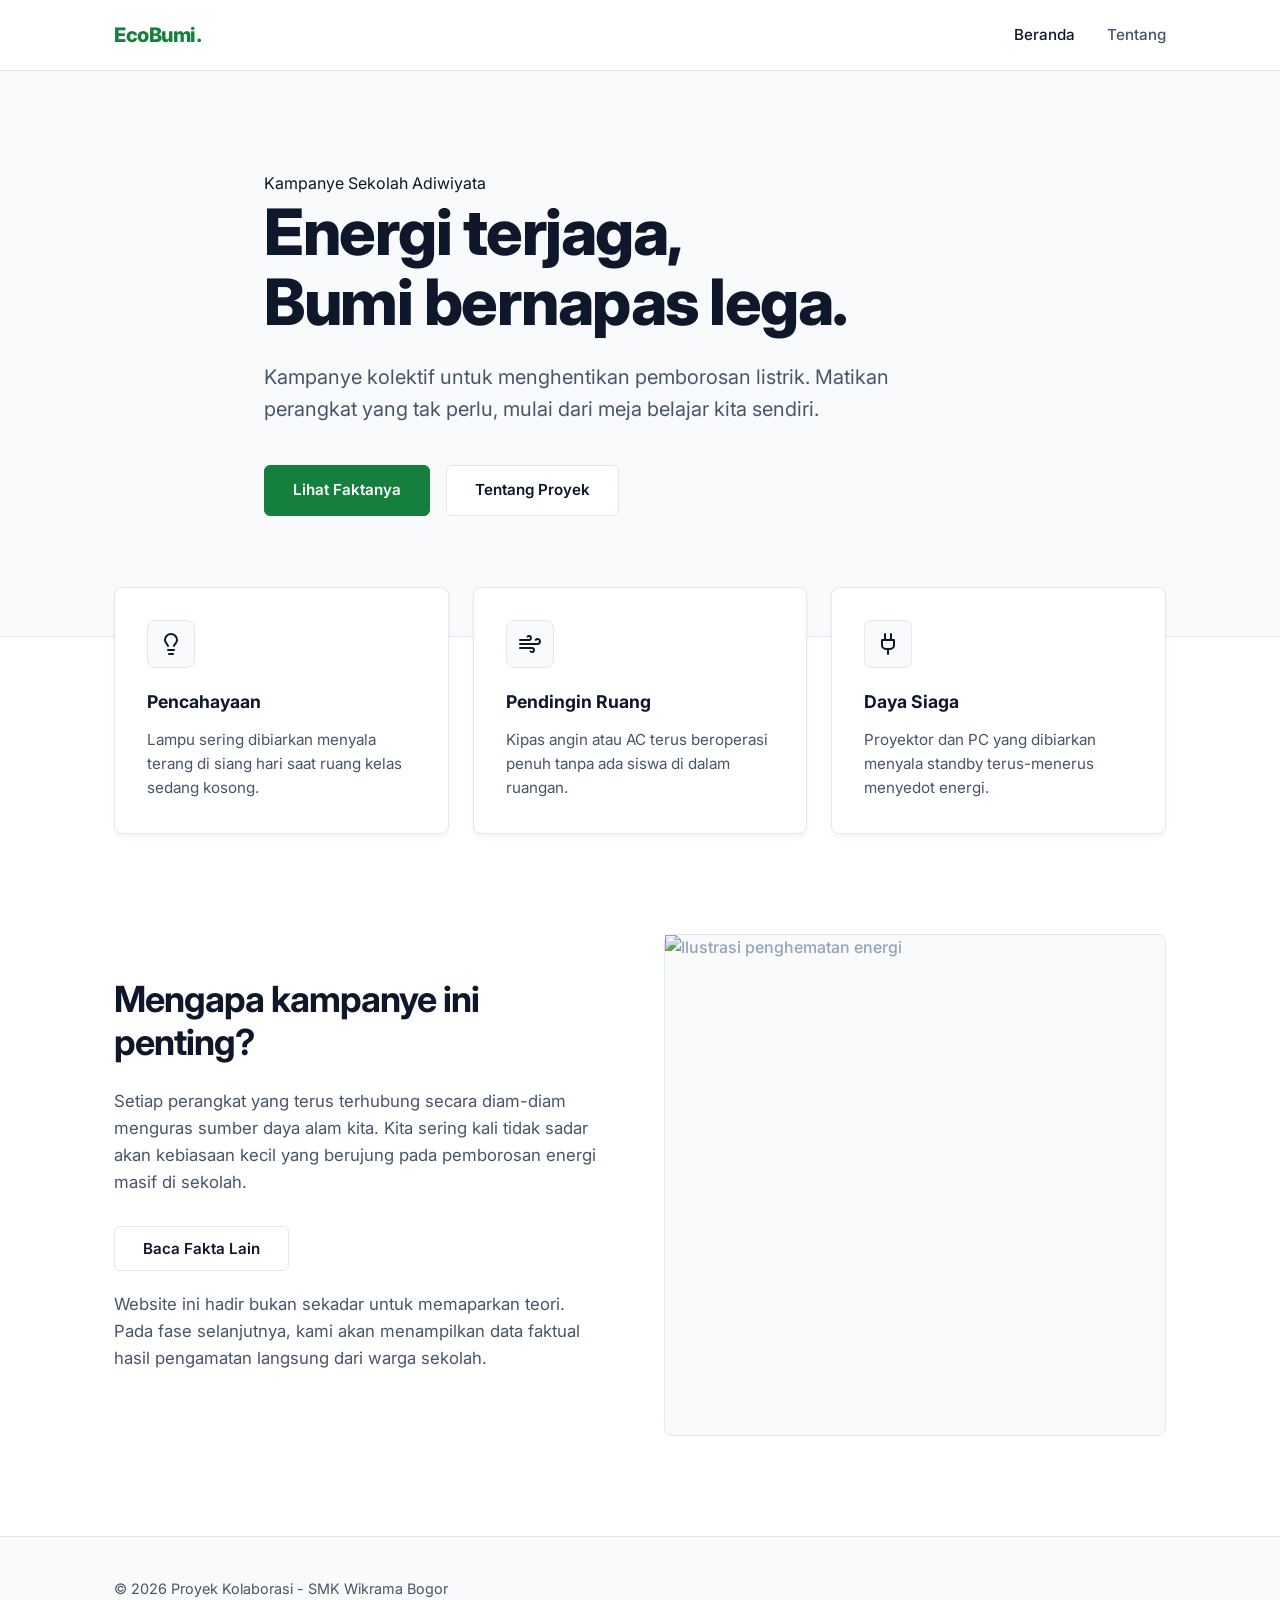
==== index.html @ 65d8945e "Add files via upload" ====
<!DOCTYPE html>
<html lang="id">
<head>
    <meta charset="UTF-8">
    <meta name="viewport" content="width=device-width, initial-scale=1.0">
    <title>Kampanye Hemat Energi</title>
    <link href="https://fonts.googleapis.com/css2?family=Inter:wght@400;500;600;700;800&display=swap" rel="stylesheet">
    <link rel="stylesheet" href="style.css">
</head>
<body>
    <!-- Navbar -->
    <nav class="navbar">
        <div class="container nav-inner">
            <div class="logo">EcoBumi.</div>
            <ul class="nav-links">
                <li><a href="index.html" class="active">Beranda</a></li>
                <li><a href="tentang.html">Tentang</a></li>
            </ul>
        </div>
    </nav>

    <!-- Hero Section-->
<header class="hero">
    <div class="hero-content container">
        <!-- Badge pemanis ala UI modern -->
        <div class="badge">Kampanye Sekolah Adiwiyata</div>
        
        <!-- Judul dengan text-gradient pada baris kedua -->
        <h1>Energi terjaga,<br><span class="text-gradient">Bumi bernapas lega.</span></h1>
        
        <p class="tagline">Kampanye kolektif untuk menghentikan pemborosan listrik. Matikan perangkat yang tak perlu, mulai dari meja belajar kita sendiri.</p>
        
        <div class="btn-group">
            <a href="#teaser" class="btn-primary">Lihat Faktanya</a>
            <a href="#" class="btn-secondary">Tentang Proyek</a>
        </div>
    </div>
</header>

    <!-- Highlight Section -->
    <section class="highlights container">
        <div class="card">
            <div class="card-icon">
                <svg xmlns="http://www.w3.org/2000/svg" viewBox="0 0 24 24" fill="none" stroke="currentColor" stroke-width="2" stroke-linecap="round" stroke-linejoin="round"><path d="M15 14c.2-1 .7-1.7 1.5-2.5 1-.9 1.5-2.2 1.5-3.5A6 6 0 0 0 6 8c0 1 .2 2.2 1.5 3.5.7.9 1.2 1.5 1.5 2.5"/><path d="M9 18h6"/><path d="M10 22h4"/></svg>
            </div>
            <h3>Pencahayaan</h3>
            <p>Lampu sering dibiarkan menyala terang di siang hari saat ruang kelas sedang kosong.</p>
        </div>
        <div class="card">
            <div class="card-icon">
                <svg xmlns="http://www.w3.org/2000/svg" viewBox="0 0 24 24" fill="none" stroke="currentColor" stroke-width="2" stroke-linecap="round" stroke-linejoin="round"><path d="M9.59 4.59A2 2 0 1 1 11 8H2m10.59 11.41A2 2 0 1 0 14 16H2m15.73-8.27A2.5 2.5 0 1 1 19.5 12H2"/></svg>
            </div>
            <h3>Pendingin Ruang</h3>
            <p>Kipas angin atau AC terus beroperasi penuh tanpa ada siswa di dalam ruangan.</p>
        </div>
        <div class="card">
            <div class="card-icon">
                <svg xmlns="http://www.w3.org/2000/svg" viewBox="0 0 24 24" fill="none" stroke="currentColor" stroke-width="2" stroke-linecap="round" stroke-linejoin="round"><path d="M12 22v-5"/><path d="M9 8V2"/><path d="M15 8V2"/><path d="M18 8v5a4 4 0 0 1-4 4h-4a4 4 0 0 1-4-4V8Z"/></svg>
            </div>
            <h3>Daya Siaga</h3>
            <p>Proyektor dan PC yang dibiarkan menyala standby terus-menerus menyedot energi.</p>
        </div>
    </section>

    <!-- Teaser Section -->
    <main class="container">
        <section class="teaser" id="teaser">
            <div class="teaser-text">
                <h2>Mengapa kampanye ini penting?</h2>
                
                <!-- Paragraf ini diberi ID agar bisa diubah oleh Fitur 2 -->
                <p id="teks-fakta">Setiap perangkat yang terus terhubung secara diam-diam menguras sumber daya alam kita. Kita sering kali tidak sadar akan kebiasaan kecil yang berujung pada pemborosan energi masif di sekolah.</p>
                
                <!-- Tombol pemanggil Fitur 2 (ubah teks) -->
                <button onclick="ubahFakta()" class="btn-secondary" style="margin: 10px 0 20px; cursor: pointer;">Baca Fakta Lain</button>
                
                <p>Website ini hadir bukan sekadar untuk memaparkan teori. Pada fase selanjutnya, kami akan menampilkan data faktual hasil pengamatan langsung dari warga sekolah.</p>
            </div>
            <div class="teaser-image">
                <div class="image-box">
                    <img src="https://encrypted-tbn0.gstatic.com/images?q=tbn:ANd9GcSuvXa742rKB8WFTQEcb8_MwF-jAptLvw_srH4T90dnCQ&s=10" alt="Ilustrasi penghematan energi" width="500" height="500">
                </div>
            </div>
        </section>
    </main>

    <!-- Footer -->
    <footer>
        <div class="container footer-content">
            <p>&copy; 2026 Proyek Kolaborasi - SMK Wikrama Bogor</p>
        </div>
    </footer>

    <!-- Sambungkan ke file JavaScript -->
    <script src="script.js"></script>
</body>
</html>
---- style.css ----
* {
    margin: 0;
    padding: 0;
    box-sizing: border-box;
    font-family: 'Inter', sans-serif;
}

:root {
    --bg-white: #ffffff;
    --bg-light: #f8fafc; 
    --text-dark: #0f172a;
    --text-gray: #475569;
    --green-primary: #15803d; 
    --border-color: #e2e8f0;
}

body {
    background-color: var(--bg-white);
    color: var(--text-dark);
    line-height: 1.6;
    -webkit-font-smoothing: antialiased;
}

.container {
    max-width: 1100px;
    margin: 0 auto;
    padding: 0 24px;
}

.navbar {
    border-bottom: 1px solid var(--border-color);
    background-color: var(--bg-white);
    position: sticky;
    top: 0;
    z-index: 10;
}

.nav-inner {
    display: flex;
    justify-content: space-between;
    align-items: center;
    height: 70px;
}

.logo {
    font-size: 1.25rem;
    font-weight: 800;
    letter-spacing: -0.5px;
    color: var(--green-primary);
}

.nav-links {
    list-style: none;
    display: flex;
    gap: 32px;
}

.nav-links a {
    color: var(--text-gray);
    text-decoration: none;
    font-size: 0.95rem;
    font-weight: 500;
    transition: color 0.2s;
}

.nav-links a:hover, .nav-links a.active {
    color: var(--text-dark);
}

.hero {
    background-color: var(--bg-light);
    padding: 100px 0 120px;
    border-bottom: 1px solid var(--border-color);
}

.hero-content {
    max-width: 800px;
}

.hero h1 {
    font-size: 4rem;
    font-weight: 800;
    line-height: 1.1;
    letter-spacing: -1.5px;
    margin-bottom: 24px;
    color: var(--text-dark);
}

.hero .tagline {
    font-size: 1.25rem;
    color: var(--text-gray);
    margin-bottom: 40px;
    max-width: 650px;
}

.btn-group {
    display: flex;
    gap: 16px;
}

.btn-primary, .btn-secondary {
    display: inline-block;
    padding: 12px 28px;
    text-decoration: none;
    font-size: 0.95rem;
    font-weight: 600;
    border-radius: 6px;
    transition: all 0.2s;
}

.btn-primary {
    background-color: var(--green-primary);
    color: white;
    border: 1px solid var(--green-primary);
}

.btn-primary:hover {
    background-color: #166534;
}

.btn-secondary {
    background-color: transparent;
    color: var(--text-dark);
    border: 1px solid var(--border-color);
    background-color: white;
}

.btn-secondary:hover {
    border-color: #cbd5e1;
    background-color: var(--bg-light);
}

.highlights {
    display: grid;
    grid-template-columns: repeat(3, 1fr);
    gap: 24px;
    margin-top: -50px;
    position: relative;
    z-index: 2;
}

.card {
    background-color: white;
    padding: 32px;
    border: 1px solid var(--border-color);
    border-radius: 8px;
    box-shadow: 0 4px 6px -1px rgba(0, 0, 0, 0.05);
}

.card-icon {
    display: inline-flex;
    align-items: center;
    justify-content: center;
    width: 48px;
    height: 48px;
    background-color: var(--bg-light);
    border: 1px solid var(--border-color);
    border-radius: 8px;
    margin-bottom: 20px;
}

.card-icon svg {
    width: 24px;
    height: 24px;
    stroke: var(--text-dark);
}

.card h3 {
    font-size: 1.1rem;
    margin-bottom: 12px;
    color: var(--text-dark);
}

.card p {
    color: var(--text-gray);
    font-size: 0.95rem;
}

.teaser {
    display: grid;
    grid-template-columns: 1fr 1fr;
    gap: 64px;
    padding: 100px 0;
    align-items: center;
}

.teaser-text h2 {
    font-size: 2.25rem;
    font-weight: 700;
    letter-spacing: -1px;
    margin-bottom: 24px;
    line-height: 1.2;
}

.teaser-text p {
    color: var(--text-gray);
    margin-bottom: 20px;
    font-size: 1.05rem;
}

.teaser-image .image-box {
    background-color: var(--bg-light);
    border: 1px solid var(--border-color);
    border-radius: 8px;
    display: flex;
    align-items: center;
    justify-content: center;
    min-height: 350px;
    color: #94a3b8;
    font-weight: 500;
}

footer {
    border-top: 1px solid var(--border-color);
    background-color: var(--bg-light);
    padding: 40px 0;
    color: var(--text-gray);
    font-size: 0.9rem;
}
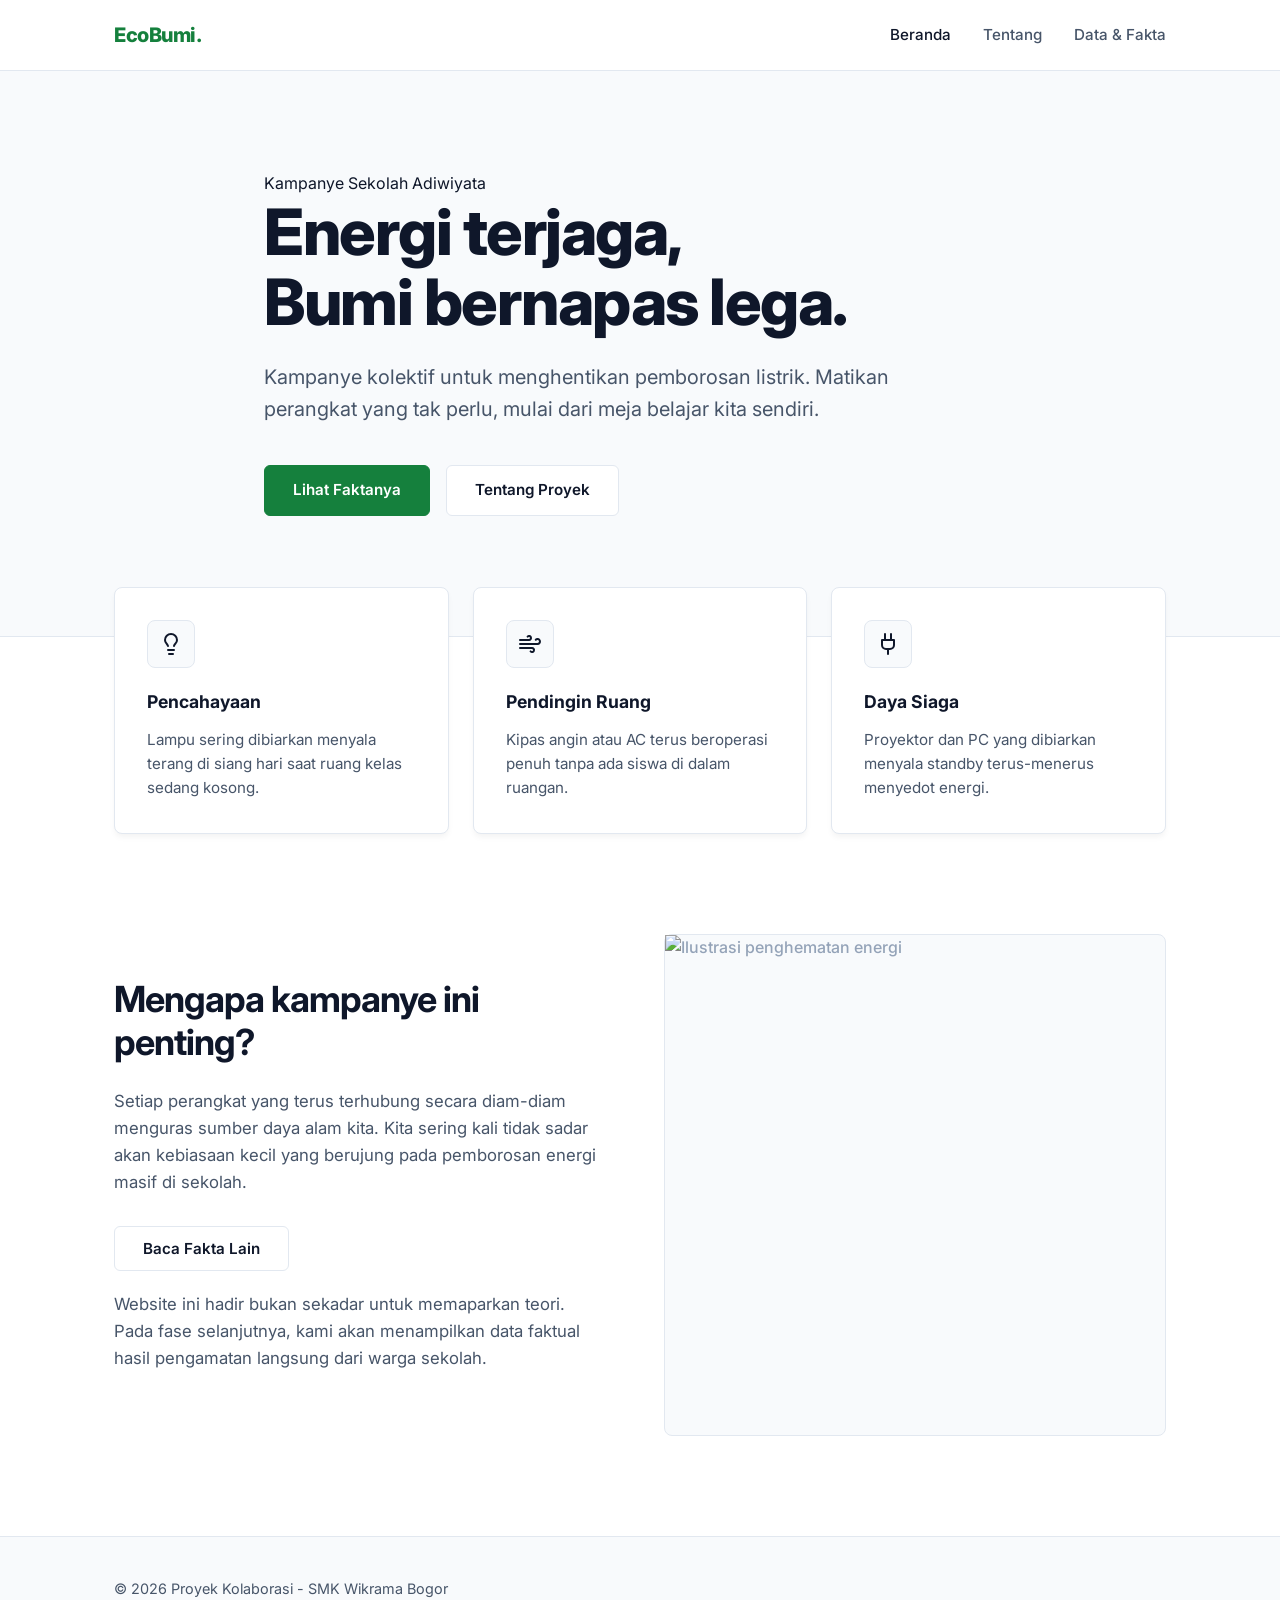
==== commit 00ffa757: "fase 2" ====
--- a/index.html
+++ b/index.html
@@ -15,6 +15,7 @@
             <ul class="nav-links">
                 <li><a href="index.html" class="active">Beranda</a></li>
                 <li><a href="tentang.html">Tentang</a></li>
+                <li><a href="data.html">Data & Fakta</a></li>
             </ul>
         </div>
     </nav>
--- a/style.css
+++ b/style.css
@@ -216,4 +216,83 @@
     padding: 40px 0;
     color: var(--text-gray);
     font-size: 0.9rem;
+}
+
+
+
+.data-page {
+    padding-top: 48px;
+    padding-bottom: 64px;
+}
+
+.data-page > h1 {
+    margin-bottom: 8px;
+}
+
+.stats-grid {
+    display: grid;
+    grid-template-columns: repeat(3, 1fr);
+    gap: 16px;
+    margin: 28px 0;
+}
+
+.stat-card,
+.chart-card {
+    padding: 24px;
+    border: 1px solid var(--border-color);
+    border-radius: 8px;
+    background: white;
+}
+
+.stat-card span {
+    display: block;
+    color: var(--text-gray);
+}
+
+.stat-card strong {
+    display: block;
+    margin-top: 8px;
+    font-size: 1.6rem;
+}
+
+.chart-card {
+    margin: 20px 0;
+}
+
+.chart-card h2 {
+    margin-bottom: 16px;
+}
+
+.chart-box {
+    position: relative;
+    height: 480px;
+}
+
+.chart-box-doughnut {
+    height: 320px;
+}
+
+.chart-note,
+.data-source,
+#status-data {
+    margin-top: 16px;
+    color: var(--text-gray);
+}
+
+@media (max-width: 700px) {
+    .stats-grid {
+        grid-template-columns: 1fr;
+    }
+
+    .chart-card {
+        padding: 16px;
+    }
+
+    .chart-box {
+        height: 560px;
+    }
+
+    .chart-box-doughnut {
+        height: 320px;
+    }
 }
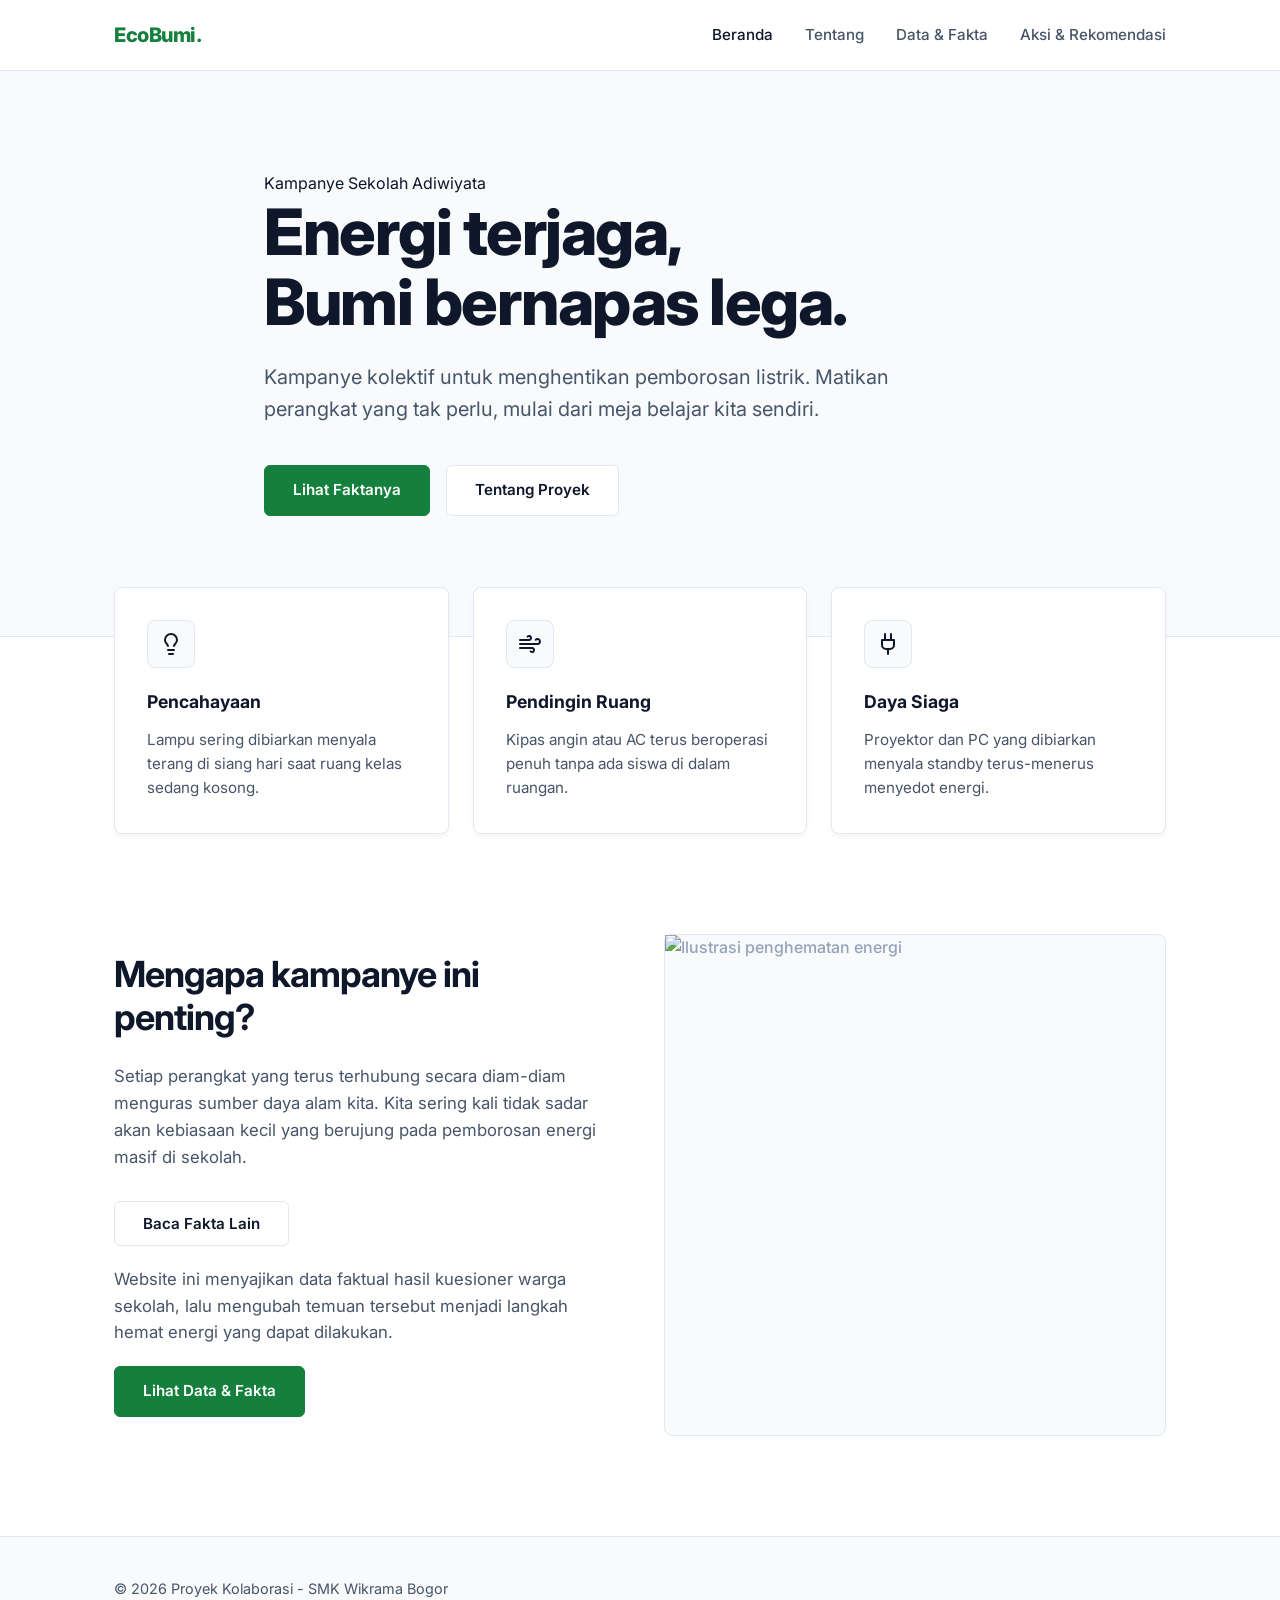
==== commit 74f80a46: "Fase 3" ====
--- a/index.html
+++ b/index.html
@@ -16,6 +16,7 @@
                 <li><a href="index.html" class="active">Beranda</a></li>
                 <li><a href="tentang.html">Tentang</a></li>
                 <li><a href="data.html">Data & Fakta</a></li>
+                <li><a href="aksi.html">Aksi & Rekomendasi</a></li>
             </ul>
         </div>
     </nav>
@@ -75,7 +76,8 @@
                 <!-- Tombol pemanggil Fitur 2 (ubah teks) -->
                 <button onclick="ubahFakta()" class="btn-secondary" style="margin: 10px 0 20px; cursor: pointer;">Baca Fakta Lain</button>
                 
-                <p>Website ini hadir bukan sekadar untuk memaparkan teori. Pada fase selanjutnya, kami akan menampilkan data faktual hasil pengamatan langsung dari warga sekolah.</p>
+                <p>Website ini menyajikan data faktual hasil kuesioner warga sekolah, lalu mengubah temuan tersebut menjadi langkah hemat energi yang dapat dilakukan.</p>
+                <a href="data.html" class="btn-primary">Lihat Data & Fakta</a>
             </div>
             <div class="teaser-image">
                 <div class="image-box">
--- a/style.css
+++ b/style.css
@@ -279,11 +279,85 @@
     color: var(--text-gray);
 }
 
+.aksi-page {
+    padding-top: 48px;
+    padding-bottom: 64px;
+}
+
+.aksi-page > h1 {
+    margin-bottom: 8px;
+}
+
+.aksi-intro {
+    max-width: 760px;
+    color: var(--text-gray);
+    margin-bottom: 28px;
+}
+
+.rekomendasi-grid {
+    display: grid;
+    grid-template-columns: repeat(2, 1fr);
+    gap: 20px;
+}
+
+.rekomendasi-card {
+    padding: 24px;
+    border: 1px solid var(--border-color);
+    border-radius: 8px;
+    background: white;
+}
+
+.rekomendasi-card h2 {
+    font-size: 1.15rem;
+    margin-bottom: 12px;
+}
+
+.temuan {
+    margin-bottom: 14px;
+    color: var(--text-gray);
+}
+
+.aksi-list {
+    margin-left: 20px;
+}
+
+.aksi-list li {
+    margin: 8px 0;
+}
+
+.tantangan {
+    margin-top: 28px;
+    padding: 28px;
+    border: 1px solid var(--border-color);
+    border-radius: 8px;
+    background: var(--bg-light);
+}
+
 @media (max-width: 700px) {
+    .nav-inner {
+        height: auto;
+        min-height: 70px;
+        align-items: flex-start;
+        flex-direction: column;
+        gap: 8px;
+        padding-top: 16px;
+        padding-bottom: 16px;
+    }
+
+    .nav-links {
+        width: 100%;
+        gap: 12px;
+        flex-wrap: wrap;
+    }
+
     .stats-grid {
         grid-template-columns: 1fr;
     }
 
+    .rekomendasi-grid {
+        grid-template-columns: 1fr;
+    }
+
     .chart-card {
         padding: 16px;
     }
